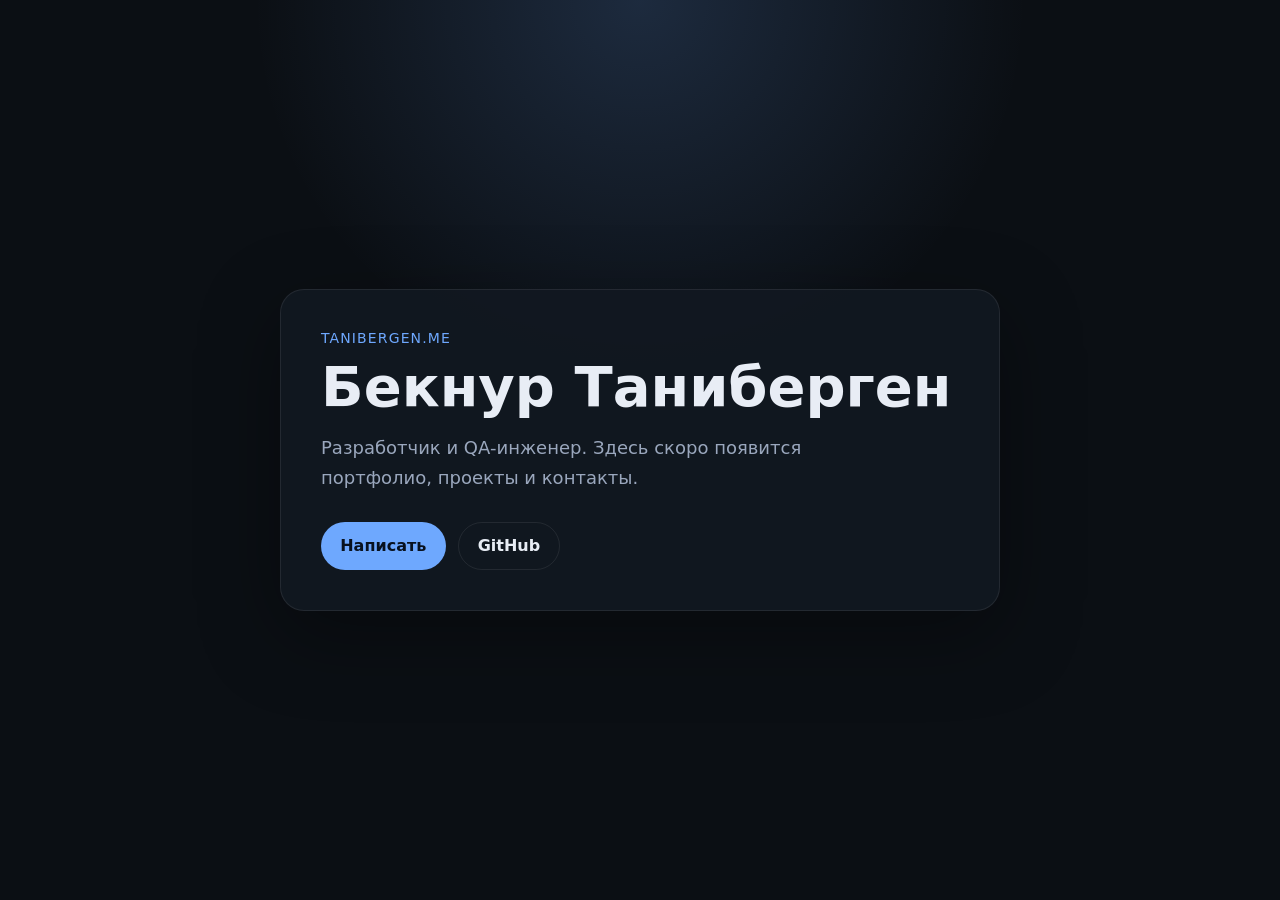
==== index.html @ 869c519c "Initial commit: landing page for tanibergen.me Co-authored-by: Cursor <cursoragent@cursor.com>" ====
<!DOCTYPE html>
<html lang="ru">
  <head>
    <meta charset="UTF-8" />
    <meta name="viewport" content="width=device-width, initial-scale=1.0" />
    <meta name="description" content="Бекнур Таниберген — личный сайт" />
    <title>Бекнур Таниберген</title>
    <link rel="stylesheet" href="styles.css" />
  </head>
  <body>
    <main class="page">
      <section class="hero">
        <p class="eyebrow">tanibergen.me</p>
        <h1>Бекнур Таниберген</h1>
        <p class="lead">
          Разработчик и QA-инженер. Здесь скоро появится портфолио, проекты и контакты.
        </p>
        <div class="actions">
          <a class="button" href="mailto:bekhop2006@gmail.com">Написать</a>
          <a class="button button--ghost" href="https://github.com/bekhop2006" target="_blank" rel="noreferrer">GitHub</a>
        </div>
      </section>
    </main>
  </body>
</html>
---- styles.css ----
:root {
  color-scheme: dark;
  --bg: #0b0f14;
  --surface: #121821;
  --text: #e8edf5;
  --muted: #9aa7bd;
  --accent: #6ea8fe;
  --border: rgba(255, 255, 255, 0.08);
}

* {
  box-sizing: border-box;
}

body {
  margin: 0;
  min-height: 100vh;
  font-family: Inter, system-ui, -apple-system, BlinkMacSystemFont, "Segoe UI", sans-serif;
  background:
    radial-gradient(circle at top, rgba(110, 168, 254, 0.18), transparent 35%),
    var(--bg);
  color: var(--text);
}

.page {
  display: grid;
  place-items: center;
  min-height: 100vh;
  padding: 2rem;
}

.hero {
  width: min(720px, 100%);
  padding: 2.5rem;
  border: 1px solid var(--border);
  border-radius: 24px;
  background: color-mix(in srgb, var(--surface) 92%, transparent);
  box-shadow: 0 24px 80px rgba(0, 0, 0, 0.35);
}

.eyebrow {
  margin: 0 0 0.75rem;
  font-size: 0.875rem;
  letter-spacing: 0.08em;
  text-transform: uppercase;
  color: var(--accent);
}

h1 {
  margin: 0 0 1rem;
  font-size: clamp(2rem, 5vw, 3.5rem);
  line-height: 1.05;
}

.lead {
  margin: 0 0 1.75rem;
  max-width: 52ch;
  font-size: 1.125rem;
  line-height: 1.7;
  color: var(--muted);
}

.actions {
  display: flex;
  flex-wrap: wrap;
  gap: 0.75rem;
}

.button {
  display: inline-flex;
  align-items: center;
  justify-content: center;
  padding: 0.85rem 1.2rem;
  border-radius: 999px;
  background: var(--accent);
  color: #08111f;
  font-weight: 600;
  text-decoration: none;
  transition: transform 0.15s ease, opacity 0.15s ease;
}

.button:hover {
  transform: translateY(-1px);
}

.button--ghost {
  background: transparent;
  color: var(--text);
  border: 1px solid var(--border);
}

@media (max-width: 640px) {
  .hero {
    padding: 1.5rem;
  }
}
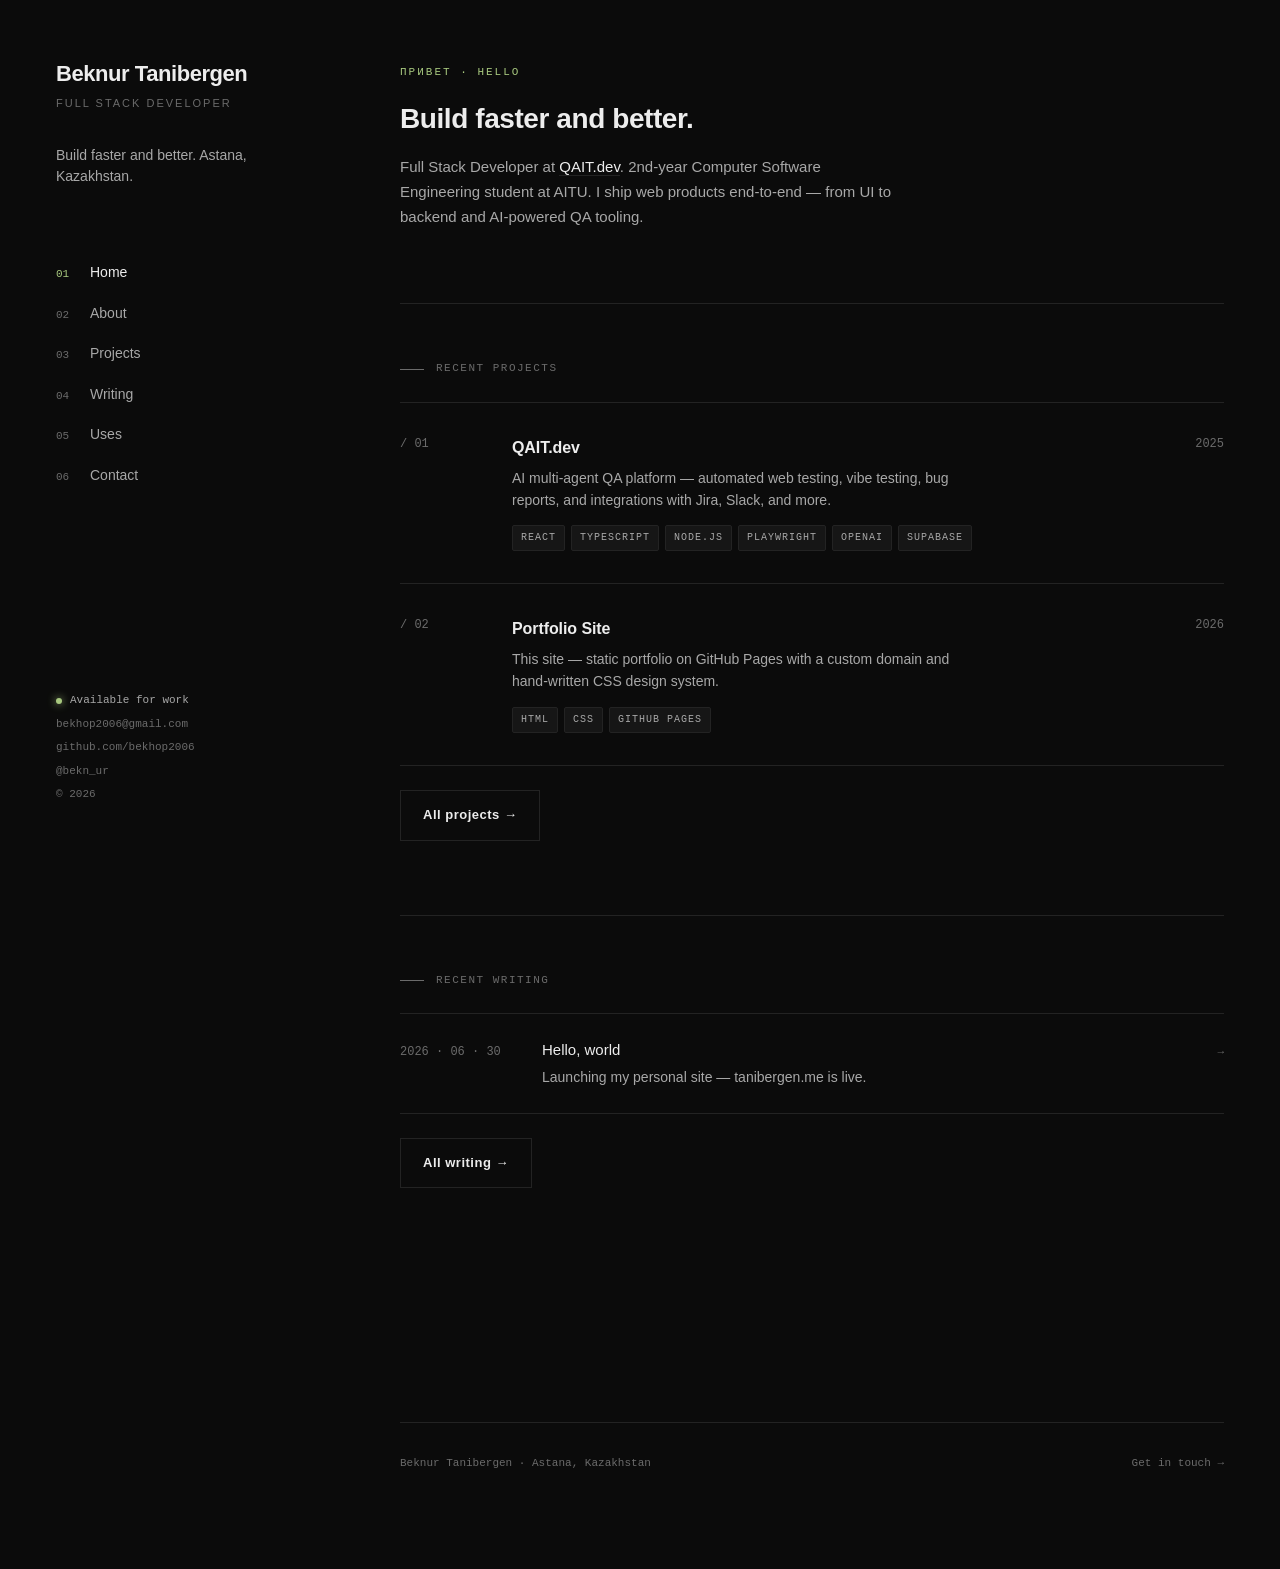
==== commit 1d225710: "Fill site with Beknur's personal data from LinkedIn and QAIT Update all pages with real profile info" ====
--- a/index.html
+++ b/index.html
@@ -1,25 +1,120 @@
 <!DOCTYPE html>
-<html lang="ru">
+<html lang="en">
   <head>
-    <meta charset="UTF-8" />
-    <meta name="viewport" content="width=device-width, initial-scale=1.0" />
-    <meta name="description" content="Бекнур Таниберген — личный сайт" />
-    <title>Бекнур Таниберген</title>
-    <link rel="stylesheet" href="styles.css" />
+    <meta charset="utf-8" />
+    <link rel="icon" type="image/x-icon" href="/images/favicon.ico" />
+    <meta name="viewport" content="width=device-width, initial-scale=1" />
+    <title>Beknur Tanibergen — Full Stack Developer</title>
+    <meta
+      name="description"
+      content="Full Stack Developer at QAIT.dev. 2nd-year student at AITU, Astana, Kazakhstan. Build faster and better."
+    />
+    <link rel="canonical" href="https://tanibergen.me/" />
+    <meta property="og:type" content="website" />
+    <meta property="og:url" content="https://tanibergen.me/" />
+    <meta property="og:title" content="Beknur Tanibergen — Full Stack Developer" />
+    <meta
+      property="og:description"
+      content="Full Stack Developer at QAIT.dev. 2nd-year student at AITU, Astana, Kazakhstan."
+    />
+    <link rel="stylesheet" href="/css/styles.css" />
   </head>
   <body>
-    <main class="page">
-      <section class="hero">
-        <p class="eyebrow">tanibergen.me</p>
-        <h1>Бекнур Таниберген</h1>
-        <p class="lead">
-          Разработчик и QA-инженер. Здесь скоро появится портфолио, проекты и контакты.
-        </p>
-        <div class="actions">
-          <a class="button" href="mailto:bekhop2006@gmail.com">Написать</a>
-          <a class="button button--ghost" href="https://github.com/bekhop2006" target="_blank" rel="noreferrer">GitHub</a>
+    <div class="shell">
+      <aside class="sidebar">
+        <a href="/" class="brand">
+          <div class="name">Beknur Tanibergen</div>
+          <div class="role">Full Stack Developer</div>
+        </a>
+        <p class="bio">Build faster and better. Astana, Kazakhstan.</p>
+        <nav class="nav">
+          <a href="/" class="active"><span class="num">01</span><span>Home</span></a>
+          <a href="/about/"><span class="num">02</span><span>About</span></a>
+          <a href="/projects/"><span class="num">03</span><span>Projects</span></a>
+          <a href="/blog/"><span class="num">04</span><span>Writing</span></a>
+          <a href="/uses/"><span class="num">05</span><span>Uses</span></a>
+          <a href="/contact/"><span class="num">06</span><span>Contact</span></a>
+        </nav>
+        <div class="sidebar-foot">
+          <span class="status"><span class="dot"></span>Available for work</span>
+          <a href="mailto:bekhop2006@gmail.com">bekhop2006@gmail.com</a>
+          <a href="https://github.com/bekhop2006" target="_blank" rel="noopener noreferrer">github.com/bekhop2006</a>
+          <a href="https://t.me/bekn_ur" target="_blank" rel="noopener noreferrer">@bekn_ur</a>
+          <span>© 2026</span>
         </div>
-      </section>
-    </main>
+      </aside>
+
+      <main class="main">
+        <section class="hero">
+          <div class="eyebrow">Привет · Hello</div>
+          <h1>Build faster and better.</h1>
+          <p class="lede">
+            Full Stack Developer at <a href="https://qait.dev" target="_blank" rel="noopener noreferrer">QAIT.dev</a>.
+            2nd-year Computer Software Engineering student at AITU. I ship web products end-to-end — from UI to
+            backend and AI-powered QA tooling.
+          </p>
+        </section>
+
+        <section class="block">
+          <div class="section-label">Recent projects</div>
+          <div class="projects">
+            <a href="/projects/qait/" class="project">
+              <div class="index">/ 01</div>
+              <div>
+                <div class="project-title">QAIT.dev</div>
+                <div class="project-desc">
+                  AI multi-agent QA platform — automated web testing, vibe testing, bug reports, and integrations
+                  with Jira, Slack, and more.
+                </div>
+                <div class="tags">
+                  <span class="tag">React</span><span class="tag">TypeScript</span><span class="tag">Node.js</span
+                  ><span class="tag">Playwright</span><span class="tag">OpenAI</span><span class="tag">Supabase</span>
+                </div>
+              </div>
+              <div class="year">2025</div>
+            </a>
+            <a href="/projects/portfolio-site/" class="project">
+              <div class="index">/ 02</div>
+              <div>
+                <div class="project-title">Portfolio Site</div>
+                <div class="project-desc">
+                  This site — static portfolio on GitHub Pages with a custom domain and hand-written CSS design
+                  system.
+                </div>
+                <div class="tags">
+                  <span class="tag">HTML</span><span class="tag">CSS</span><span class="tag">GitHub Pages</span>
+                </div>
+              </div>
+              <div class="year">2026</div>
+            </a>
+          </div>
+          <p style="margin-top: 24px">
+            <a href="/projects/" class="btn btn-ghost">All projects →</a>
+          </p>
+        </section>
+
+        <section class="block">
+          <div class="section-label">Recent writing</div>
+          <div class="posts">
+            <a href="/blog/hello-world/" class="post-row">
+              <div class="date">2026 · 06 · 30</div>
+              <div>
+                <div class="post-title">Hello, world</div>
+                <div class="post-excerpt">Launching my personal site — tanibergen.me is live.</div>
+              </div>
+              <div class="reading">→</div>
+            </a>
+          </div>
+          <p style="margin-top: 24px">
+            <a href="/blog/" class="btn btn-ghost">All writing →</a>
+          </p>
+        </section>
+      </main>
+
+      <footer class="foot">
+        <span>Beknur Tanibergen · Astana, Kazakhstan</span>
+        <span><a href="/contact/">Get in touch →</a></span>
+      </footer>
+    </div>
   </body>
 </html>
--- a/css/styles.css
+++ b/css/styles.css
@@ -0,0 +1 @@
+:root{--bg: #0b0b0b;--bg-2: #111111;--surface: #161616;--line: #232323;--line-soft: #1c1c1c;--text: #ededed;--text-2: #a8a8a8;--text-3: #6b6b6b;--accent: #a8c97f;--accent-2: #8aae5e;--sans: "Helvetica Neue", Helvetica, "Inter", -apple-system, BlinkMacSystemFont, "Segoe UI", Arial, sans-serif;--mono: ui-monospace, SFMono-Regular, "JetBrains Mono", Menlo, Consolas, monospace;--serif: "Iowan Old Style", "Charter", Georgia, serif;--max: 1280px;--sidebar-w: 280px;--gutter: 64px;--fs-display: 28px;--fs-h1: 24px;--fs-h2: 18px;--fs-h3: 16px;--fs-body: 15px;--fs-sm: 14px;--fs-xs: 12px}*,*:before,*:after{box-sizing:border-box}html,body{margin:0;padding:0;background:var(--bg);color:var(--text);font-family:var(--sans);font-size:var(--fs-body);line-height:1.6;-webkit-font-smoothing:antialiased;text-rendering:optimizeLegibility}body{font-feature-settings:"ss01","cv11"}::selection{background:var(--accent);color:#0b0b0b}a{color:var(--text);text-decoration:none;border-bottom:1px solid var(--line);transition:border-color .2s ease,color .2s ease}a:hover{border-color:var(--accent);color:var(--accent)}p{margin:0 0 1.2em;color:var(--text-2);max-width:64ch;text-wrap:pretty}p strong{color:var(--text);font-weight:600}h1,h2,h3,h4{margin:0;font-weight:700;letter-spacing:-.02em;color:var(--text);text-wrap:balance}h1{font-size:var(--fs-h1);line-height:1.25;letter-spacing:-.01em;font-weight:600}h2{font-size:var(--fs-h2);line-height:1.3;font-weight:600;letter-spacing:-.005em}h3{font-size:var(--fs-h3);line-height:1.4;font-weight:600;letter-spacing:0}ul,ol{padding-left:1.2em;color:var(--text-2)}li{margin-bottom:.4em}hr{border:0;border-top:1px solid var(--line);margin:64px 0}code,kbd{font-family:var(--mono);font-size:.92em;background:var(--surface);padding:2px 6px;border-radius:3px;color:var(--text)}.shell{display:grid;grid-template-columns:var(--sidebar-w) 1fr;gap:var(--gutter);max-width:var(--max);margin:0 auto;padding:56px 56px 96px;min-height:100vh}.sidebar{position:fixed;top:56px;left:max(56px,calc((100vw - var(--max)) / 2 + 56px));width:var(--sidebar-w);height:calc(100vh - 152px);display:flex;flex-direction:column}.brand{display:block;border:none}.brand .name{font-size:22px;font-weight:700;letter-spacing:-.02em;color:var(--text);margin-bottom:4px}.brand .role{font-family:var(--sans);font-size:11px;font-weight:500;letter-spacing:2px;color:var(--text-3);text-transform:uppercase}.brand:hover .name{color:var(--accent)}.bio{margin-top:32px;font-size:var(--fs-sm);color:var(--text-2);line-height:1.55;max-width:220px}.nav{margin-top:48px;display:flex;flex-direction:column;gap:2px}.nav a{display:flex;align-items:baseline;gap:12px;padding:8px 0;font-size:var(--fs-sm);border:none;color:var(--text-2)}.nav a .num{font-family:var(--mono);font-size:11px;color:var(--text-3);width:22px}.nav a:hover{color:var(--text)}.nav a:hover .num{color:var(--accent)}.nav a.active{color:var(--text)}.nav a.active .num{color:var(--accent)}.sidebar-foot{margin-top:auto;padding-top:32px;display:flex;flex-direction:column;gap:6px;font-family:var(--mono);font-size:11px;color:var(--text-3)}.sidebar-foot a{border:none;color:var(--text-3)}.sidebar-foot a:hover{color:var(--accent)}.sidebar-foot .status{display:inline-flex;align-items:center;gap:8px;color:var(--text-2)}.sidebar-foot .dot{width:6px;height:6px;border-radius:50%;background:var(--accent);box-shadow:0 0 8px var(--accent)}.main{grid-column:2;min-width:0}.section-label{display:flex;align-items:center;gap:12px;font-family:var(--mono);font-size:11px;letter-spacing:1.5px;color:var(--text-3);text-transform:uppercase;margin-bottom:24px}.section-label:before{content:"";width:24px;height:1px;background:var(--text-3)}.eyebrow{font-family:var(--mono);font-size:11px;letter-spacing:2px;color:var(--accent);text-transform:uppercase;margin-bottom:20px}.hero{padding:8px 0 56px;border-bottom:1px solid var(--line)}.hero h1{font-size:var(--fs-display);font-weight:600;letter-spacing:-.015em;line-height:1.2;margin-bottom:20px;max-width:32ch}.hero .lede{font-size:15px;line-height:1.65;color:var(--text-2);max-width:60ch}section.block{padding:56px 0;border-bottom:1px solid var(--line)}section.block:last-of-type{border-bottom:none}section.block h2{margin-bottom:32px}.row-list{display:flex;flex-direction:column}.row{display:grid;grid-template-columns:80px 1fr auto;gap:24px;align-items:baseline;padding:20px 0;border-top:1px solid var(--line-soft)}.row:last-child{border-bottom:1px solid var(--line-soft)}.row .meta{font-family:var(--mono);font-size:12px;color:var(--text-3)}.row .title{color:var(--text);font-weight:500}.row .sub{color:var(--text-2);font-size:var(--fs-sm);margin-top:4px}.row .end{font-family:var(--mono);font-size:11px;color:var(--text-3);letter-spacing:1px}.projects{display:flex;flex-direction:column}.project{display:grid;grid-template-columns:80px 1fr 140px;gap:32px;padding:32px 0;border-top:1px solid var(--line);align-items:start;text-decoration:none;border-left:none;border-right:none;border-bottom:none;transition:padding .2s ease}.project:last-child{border-bottom:1px solid var(--line)}.project:hover{padding-left:8px}.project:hover .project-title{color:var(--accent)}.project .index{font-family:var(--mono);font-size:12px;color:var(--text-3)}.project-title{font-size:16px;font-weight:600;letter-spacing:-.005em;color:var(--text);margin-bottom:6px;transition:color .2s ease}.project-desc{font-size:var(--fs-sm);color:var(--text-2);max-width:60ch;margin-bottom:14px}.tags{display:flex;flex-wrap:wrap;gap:6px}.tag{font-family:var(--mono);font-size:10px;letter-spacing:1px;text-transform:uppercase;padding:4px 8px;background:var(--surface);border:1px solid var(--line);color:var(--text-2);border-radius:2px}.project .year{font-family:var(--mono);font-size:12px;color:var(--text-3);text-align:right}.posts{display:flex;flex-direction:column}.post-row{display:grid;grid-template-columns:110px 1fr auto;gap:32px;padding:24px 0;border-top:1px solid var(--line);align-items:baseline;border-left:none;border-right:none;border-bottom:none}.post-row:last-child{border-bottom:1px solid var(--line)}.post-row .date{font-family:var(--mono);font-size:12px;color:var(--text-3)}.post-row .post-title{font-size:15px;font-weight:500;color:var(--text);letter-spacing:0;margin-bottom:4px}.post-row .post-excerpt{font-size:var(--fs-sm);color:var(--text-2);max-width:64ch}.post-row:hover .post-title{color:var(--accent)}.post-row .reading{font-family:var(--mono);font-size:11px;color:var(--text-3)}.article-meta{display:flex;gap:16px;font-family:var(--mono);font-size:12px;color:var(--text-3);margin-bottom:32px}.article-meta span:after{content:"·";margin-left:16px;color:var(--line)}.article-meta span:last-child:after{content:""}.prose h2{margin:64px 0 20px;font-size:24px;scroll-margin-top:20px}.prose h3{margin:40px 0 14px;font-size:18px;color:var(--text);scroll-margin-top:20px}.prose p,.prose li{font-size:16px;line-height:1.75}.prose blockquote{margin:32px 0;padding:0 0 0 24px;border-left:2px solid var(--accent);color:var(--text-2);font-style:italic}.prose pre{background:var(--bg-2);border:1px solid var(--line);border-radius:4px;padding:20px 24px;font-family:var(--mono);font-size:13px;line-height:1.65;color:var(--text);overflow-x:auto;margin:24px 0}.prose img{max-width:100%;height:auto;display:block;margin:32px 0}.prose a{color:var(--accent);border-color:var(--accent)}.prose .expressive-code pre,.prose .expressive-code code{background:unset;border:none;padding:0;margin:0;font-size:unset;color:unset;border-radius:0}.form{display:grid;gap:20px;max-width:520px;margin-top:32px}.field{display:flex;flex-direction:column;gap:8px}.field label{font-family:var(--mono);font-size:11px;letter-spacing:1.5px;color:var(--text-3);text-transform:uppercase}.field input,.field textarea{background:transparent;border:none;border-bottom:1px solid var(--line);color:var(--text);font-family:var(--sans);font-size:15px;padding:10px 0;outline:none;transition:border-color .2s ease;resize:vertical}.field input:focus,.field textarea:focus{border-color:var(--accent)}.field textarea{min-height:120px}.btn{display:inline-flex;align-items:center;gap:10px;padding:14px 22px;background:var(--text);color:var(--bg);border:none;font-family:var(--sans);font-size:13px;font-weight:600;letter-spacing:.5px;cursor:pointer;transition:background .2s ease,color .2s ease;text-decoration:none}.btn:hover{background:var(--accent);border-color:transparent}.btn-ghost{background:transparent;color:var(--text);border:1px solid var(--line)}.btn-ghost:hover{border-color:var(--accent);color:var(--accent);background:transparent}.linklist{display:flex;flex-direction:column;gap:4px}.linklist a{display:grid;grid-template-columns:1fr auto;gap:16px;align-items:baseline;padding:14px 0;border-top:1px solid var(--line-soft);border-bottom:none;font-size:var(--fs-sm);color:var(--text)}.linklist a:last-child{border-bottom:1px solid var(--line-soft)}.linklist a:hover{color:var(--accent)}.linklist a .arrow{font-family:var(--mono);color:var(--text-3);font-size:12px}.linklist a:hover .arrow{color:var(--accent)}.grid-2{display:grid;grid-template-columns:1fr 1fr;gap:48px}.grid-2 h3{font-size:14px;font-weight:600;letter-spacing:.5px;text-transform:uppercase;margin-bottom:16px;color:var(--text)}.foot{grid-column:2;margin-top:96px;padding-top:32px;border-top:1px solid var(--line);display:flex;justify-content:space-between;font-family:var(--mono);font-size:11px;color:var(--text-3)}.foot a{border:none;color:var(--text-3)}.foot a:hover{color:var(--accent)}.newsletter{margin-top:64px;padding:32px;background:var(--bg-2);border:1px solid var(--line);border-radius:4px}.newsletter h3{font-size:18px;margin-bottom:8px}.newsletter p{font-size:var(--fs-sm);margin-bottom:20px}.newsletter form{display:flex;gap:12px;border-top:1px solid var(--line);padding-top:20px}.newsletter input{flex:1;background:transparent;border:none;color:var(--text);font-size:14px;font-family:var(--sans);padding:8px 0;outline:none}.newsletter input::placeholder{color:var(--text-3)}.newsletter button{background:transparent;border:1px solid var(--line);color:var(--text);padding:8px 16px;font-family:var(--mono);font-size:11px;letter-spacing:1.5px;text-transform:uppercase;cursor:pointer;transition:all .2s ease}.newsletter button:hover{border-color:var(--accent);color:var(--accent)}.newsletter .rss{display:inline-flex;align-items:center;gap:8px;font-family:var(--mono);font-size:11px;letter-spacing:1.5px;text-transform:uppercase;color:var(--text-3);border:none;margin-top:16px}.newsletter .rss:hover{color:var(--accent)}.uses-block{margin-bottom:56px}.uses-block h3{font-family:var(--mono);font-size:11px;letter-spacing:2px;text-transform:uppercase;color:var(--accent);margin-bottom:20px;font-weight:500}.uses-block dl{margin:0;display:grid;grid-template-columns:200px 1fr;gap:0}.uses-block dt,.uses-block dd{padding:14px 0;border-top:1px solid var(--line-soft);margin:0;font-size:var(--fs-sm)}.uses-block dt{color:var(--text);font-weight:500}.uses-block dd{color:var(--text-2)}.uses-block dl>*:nth-last-child(-n+2){border-bottom:1px solid var(--line-soft)}.tag-cloud{display:flex;flex-wrap:wrap;gap:8px;margin-top:8px}.tag-cloud a{font-family:var(--mono);font-size:11px;letter-spacing:1px;text-transform:uppercase;padding:6px 12px;background:var(--surface);border:1px solid var(--line);color:var(--text-2);border-radius:2px}.tag-cloud a:hover{border-color:var(--accent);color:var(--accent)}.toast{position:fixed;bottom:32px;right:32px;z-index:9999;min-width:260px;max-width:340px;background:var(--surface);border:1px solid var(--line);padding:16px 20px;cursor:pointer;animation:toast-enter .3s cubic-bezier(.22,1,.36,1) forwards}.toast.ok{border-left:2px solid var(--accent);box-shadow:0 0 0 1px #a8c97f0a,0 0 32px #a8c97f1a,0 16px 48px #0009}.toast.err{border-left:2px solid var(--text-3);box-shadow:0 16px 48px #00000080}.toast-header{display:flex;align-items:center;gap:8px;margin-bottom:6px}.toast-dot{width:6px;height:6px;border-radius:50%;flex-shrink:0}.toast.ok .toast-dot{background:var(--accent);box-shadow:0 0 8px var(--accent)}.toast.err .toast-dot{background:var(--text-3)}.toast-label{font-family:var(--mono);font-size:10px;letter-spacing:1.5px;text-transform:uppercase}.toast.ok .toast-label{color:var(--accent)}.toast.err .toast-label{color:var(--text-3)}.toast-msg{font-size:13px;color:var(--text-2);margin:0;max-width:none;line-height:1.5}.toast.dismissing{animation:toast-exit .4s ease forwards}@keyframes toast-enter{0%{opacity:0;transform:translateY(16px)}to{opacity:1;transform:translateY(0)}}@keyframes toast-exit{0%{opacity:1;transform:translateY(0)}to{opacity:0;transform:translateY(8px)}}.with-toc{display:grid;grid-template-columns:minmax(0,1fr) 180px;gap:56px;align-items:start}.toc{position:sticky;top:56px;padding-left:20px;border-left:1px solid var(--line)}.toc-label{font-family:var(--mono);font-size:11px;font-weight:500;letter-spacing:1.5px;text-transform:uppercase;color:var(--text-3);margin-bottom:12px}.toc ul{list-style:none;padding:0;margin:0;display:flex;flex-direction:column;gap:6px}.toc-item a{font-size:13px;color:var(--text-3);border:none;line-height:1.4;display:block;transition:color .15s}.toc-item a:hover{color:var(--text)}.toc-item a.active{color:var(--accent)}.toc-item.depth-3{padding-left:12px}@media (max-width: 1100px){.with-toc{grid-template-columns:1fr}.toc{display:none}}@media (max-width: 900px){.shell{grid-template-columns:1fr;padding:32px 24px 64px;gap:32px}.sidebar{position:static;width:auto;height:auto;left:auto;top:auto}.main{grid-column:1}.nav{flex-direction:row;flex-wrap:wrap;gap:16px;margin-top:24px}.nav a{padding:4px 0}.sidebar-foot{margin-top:24px;padding-top:24px;border-top:1px solid var(--line)}.grid-2{grid-template-columns:1fr;gap:32px}.row{grid-template-columns:1fr;gap:4px}.row .end{display:none}.project{grid-template-columns:40px 1fr}.project .year{grid-column:2;text-align:left;margin-top:8px}.post-row{grid-template-columns:1fr;gap:4px}.post-row .reading{display:none}.foot{grid-column:1;flex-direction:column;gap:8px}.uses-block dl{grid-template-columns:1fr}.uses-block dt{padding-bottom:4px;border-bottom:none}.uses-block dd{padding-top:0;border-top:none}.toast{bottom:20px;right:20px;left:20px;max-width:none;min-width:0}}.astro-route-announcer{position:absolute;left:0;top:0;clip:rect(0 0 0 0);clip-path:inset(50%);overflow:hidden;white-space:nowrap;width:1px;height:1px}
